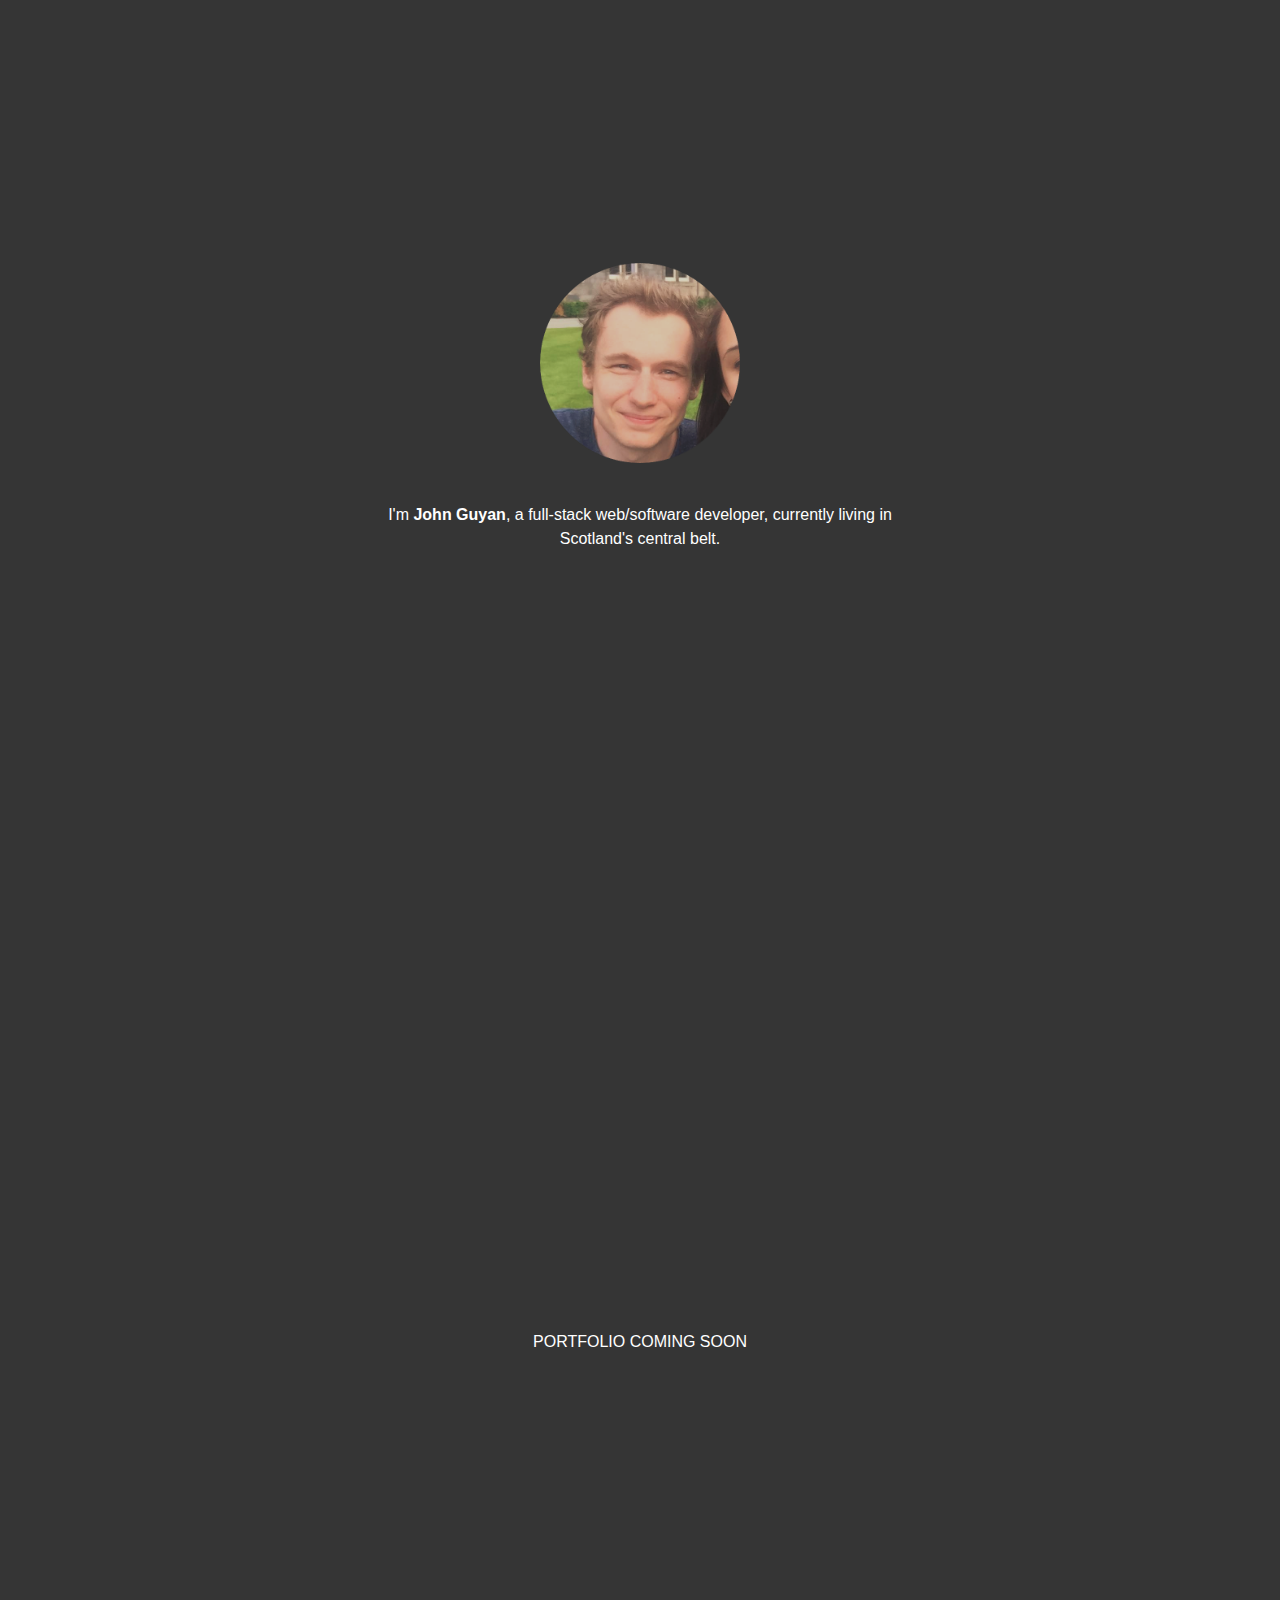
==== index.html @ e6bb1516 "first major update" ====
<!DOCTYPE html>
<html>
<head>
	<title>John Guyan</title>
	<link rel="stylesheet" href="https://maxcdn.bootstrapcdn.com/bootstrap/4.0.0/css/bootstrap.min.css" integrity="sha384-Gn5384xqQ1aoWXA+058RXPxPg6fy4IWvTNh0E263XmFcJlSAwiGgFAW/dAiS6JXm" crossorigin="anonymous">
	<link rel="stylesheet" href="https://use.fontawesome.com/releases/v5.5.0/css/all.css" integrity="sha384-B4dIYHKNBt8Bc12p+WXckhzcICo0wtJAoU8YZTY5qE0Id1GSseTk6S+L3BlXeVIU" crossorigin="anonymous">
	<link rel="stylesheet" type="text/css" href="assets/css/style.css">
</head>
<body>
	<div class="container d-flex h-100" id="intro-space">
		<div class="row align-items-center justify-content-center h-100">
			<div class="col-6 align-items-center" id="main">
				<img src="assets/img/facepic.png" alt="John Guyan's sexy face" id="myface">
				<p>I'm <strong>John Guyan</strong>, a full-stack web/software developer, currently living in Scotland's central belt.</p>
				<p>
					<a href="https://github.com/johnguyan"><i class="fab fa-github icon"></i></a>
					<a href="https://www.instagram.com/optionalgun/"><i class="fab fa-instagram icon"></i></a>
					<a href="mailto:j.guyan93@googlemail.com"><i class="far fa-envelope icon"></i></a>
					<a href="https://www.linkedin.com/in/john-guyan-73493113b/"><i class="fab fa-linkedin icon"></i></a>
				</p>
			</div>
		</div>
		<div class="row align-items-center justify-content-center">
			<div class="col-6 align-items-end">
				<a href="#portfolio-space"><p id="next"><i class="far fa-arrow-alt-circle-down"></i></i></p></a>
			</div>
		</div>
	</div>
	<div class="container d-flex h-100" id="portfolio-space">
		<div class="row justify-content-center align-items-center mx-auto h-100">
			<div class="col-12" id="main">
				<p>
					PORTFOLIO COMING SOON
				</p>
			</div>
		</div>
	</div>
	<script src="https://code.jquery.com/jquery-3.2.1.slim.min.js" integrity="sha384-KJ3o2DKtIkvYIK3UENzmM7KCkRr/rE9/Qpg6aAZGJwFDMVNA/GpGFF93hXpG5KkN" crossorigin="anonymous"></script>
	<script src="https://cdnjs.cloudflare.com/ajax/libs/popper.js/1.12.9/umd/popper.min.js" integrity="sha384-ApNbgh9B+Y1QKtv3Rn7W3mgPxhU9K/ScQsAP7hUibX39j7fakFPskvXusvfa0b4Q" crossorigin="anonymous"></script>
	<script src="https://maxcdn.bootstrapcdn.com/bootstrap/4.0.0/js/bootstrap.min.js" integrity="sha384-JZR6Spejh4U02d8jOt6vLEHfe/JQGiRRSQQxSfFWpi1MquVdAyjUar5+76PVCmYl" crossorigin="anonymous"></script>
</body>
</html>
---- assets/css/style.css ----
body, html {
	height:100%;
}

body {
	background-color:#353535;
	color:white;
	text-align:center;
}

#intro-space {
	flex-direction:column;
}

#myface {
	height:200px;
	width:200px;
	margin-bottom: 40px;
	opacity: 0.8;
}

.icon {
	padding: 0 20px;
	font-size: 25px;
}

a {
	color:white;
}

a:hover {
	color:gray;
}

@keyframes flash {
	0% {opacity: 0;}
	10% {opacity: 0.2;}
	20% {opacity: 0.4;}
	30% {opacity: 0.6;}
	40% {opacity: 0.8;}
	50% {opacity: 1;}
	60% {opacity: 0.8;}
	70% {opacity: 0.6;}
	80% {opacity: 0.4;}
	90% {opacity: 0.2;}
	100% {opacity: 0;}
}

#next {
	font-size:50px;
	animation-name: flash;
	animation-duration: 2s;
	animation-iteration-count: infinite;
}
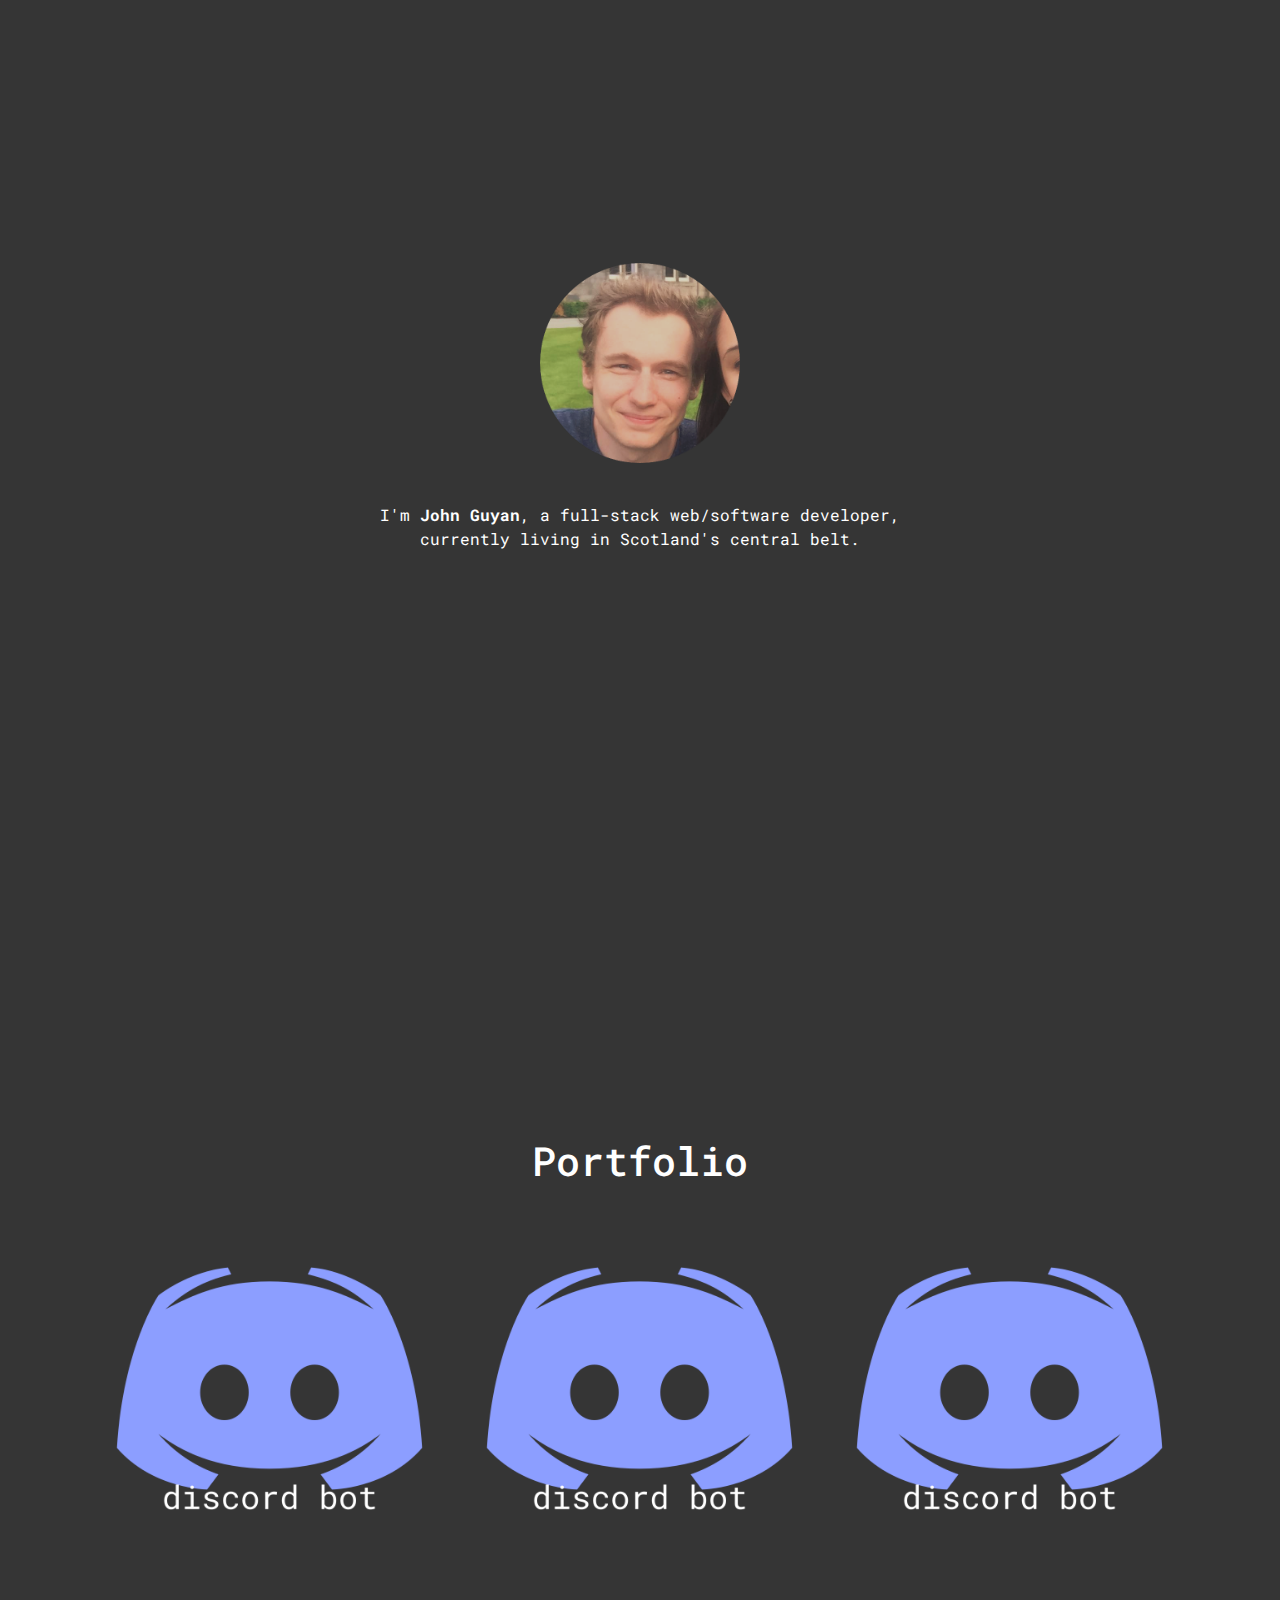
==== commit c3c7973e: "updated portfolio section" ====
--- a/index.html
+++ b/index.html
@@ -5,8 +5,10 @@
 	<link rel="stylesheet" href="https://maxcdn.bootstrapcdn.com/bootstrap/4.0.0/css/bootstrap.min.css" integrity="sha384-Gn5384xqQ1aoWXA+058RXPxPg6fy4IWvTNh0E263XmFcJlSAwiGgFAW/dAiS6JXm" crossorigin="anonymous">
 	<link rel="stylesheet" href="https://use.fontawesome.com/releases/v5.5.0/css/all.css" integrity="sha384-B4dIYHKNBt8Bc12p+WXckhzcICo0wtJAoU8YZTY5qE0Id1GSseTk6S+L3BlXeVIU" crossorigin="anonymous">
 	<link rel="stylesheet" type="text/css" href="assets/css/style.css">
+	<link href="https://fonts.googleapis.com/css?family=Roboto+Mono" rel="stylesheet">
 </head>
 <body>
+
 	<div class="container d-flex h-100" id="intro-space">
 		<div class="row align-items-center justify-content-center h-100">
 			<div class="col-6 align-items-center" id="main">
@@ -22,21 +24,25 @@
 		</div>
 		<div class="row align-items-center justify-content-center">
 			<div class="col-6 align-items-end">
-				<a href="#portfolio-space"><p id="next"><i class="far fa-arrow-alt-circle-down"></i></i></p></a>
+				<a href="#portfolio-space"><p id="next"><i class="far fa-arrow-alt-circle-down"></i></p></a>
 			</div>
 		</div>
 	</div>
+
 	<div class="container d-flex h-100" id="portfolio-space">
-		<div class="row justify-content-center align-items-center mx-auto h-100">
-			<div class="col-12" id="main">
-				<p>
-					PORTFOLIO COMING SOON
-				</p>
+		<div class="row justify-content-center align-items-center h-100">
+			<div class="col-12" id="port-main">
+				<h1>Portfolio</h1>
+				<a href="https://github.com/johnguyan/postBot"><img src="assets/img/discordsquare.png"></a>
+				<a href="https://github.com/johnguyan/postBot"><img src="assets/img/discordsquare.png"></a>
+				<a href="https://github.com/johnguyan/postBot"><img src="assets/img/discordsquare.png"></a>
 			</div>
 		</div>
 	</div>
-	<script src="https://code.jquery.com/jquery-3.2.1.slim.min.js" integrity="sha384-KJ3o2DKtIkvYIK3UENzmM7KCkRr/rE9/Qpg6aAZGJwFDMVNA/GpGFF93hXpG5KkN" crossorigin="anonymous"></script>
+
+	<script src="https://ajax.googleapis.com/ajax/libs/jquery/3.3.1/jquery.min.js"></script>
 	<script src="https://cdnjs.cloudflare.com/ajax/libs/popper.js/1.12.9/umd/popper.min.js" integrity="sha384-ApNbgh9B+Y1QKtv3Rn7W3mgPxhU9K/ScQsAP7hUibX39j7fakFPskvXusvfa0b4Q" crossorigin="anonymous"></script>
 	<script src="https://maxcdn.bootstrapcdn.com/bootstrap/4.0.0/js/bootstrap.min.js" integrity="sha384-JZR6Spejh4U02d8jOt6vLEHfe/JQGiRRSQQxSfFWpi1MquVdAyjUar5+76PVCmYl" crossorigin="anonymous"></script>
+	<script src="assets/js/app.js"></script>
 </body>
 </html>--- a/assets/css/style.css
+++ b/assets/css/style.css
@@ -8,7 +8,11 @@
 	text-align:center;
 }
 
-#intro-space {
+html {
+  scroll-behavior: smooth;
+}
+
+#intro-space, #portfolio-space {
 	flex-direction:column;
 }
 
@@ -20,7 +24,7 @@
 }
 
 .icon {
-	padding: 0 20px;
+	padding: 0 1%;
 	font-size: 25px;
 }
 
@@ -47,10 +51,22 @@
 }
 
 #next {
-	font-size:50px;
+	font-size:30px;
 	animation-name: flash;
 	animation-duration: 2s;
 	animation-iteration-count: infinite;
 }
 
+* {
+    font-family: 'Roboto Mono', monospace;
+}
 
+#port-header {
+	padding-top: 20px;
+}
+
+#port-main > a > img {
+	width:30%;
+	margin:1.66%;
+	float:left;
+}
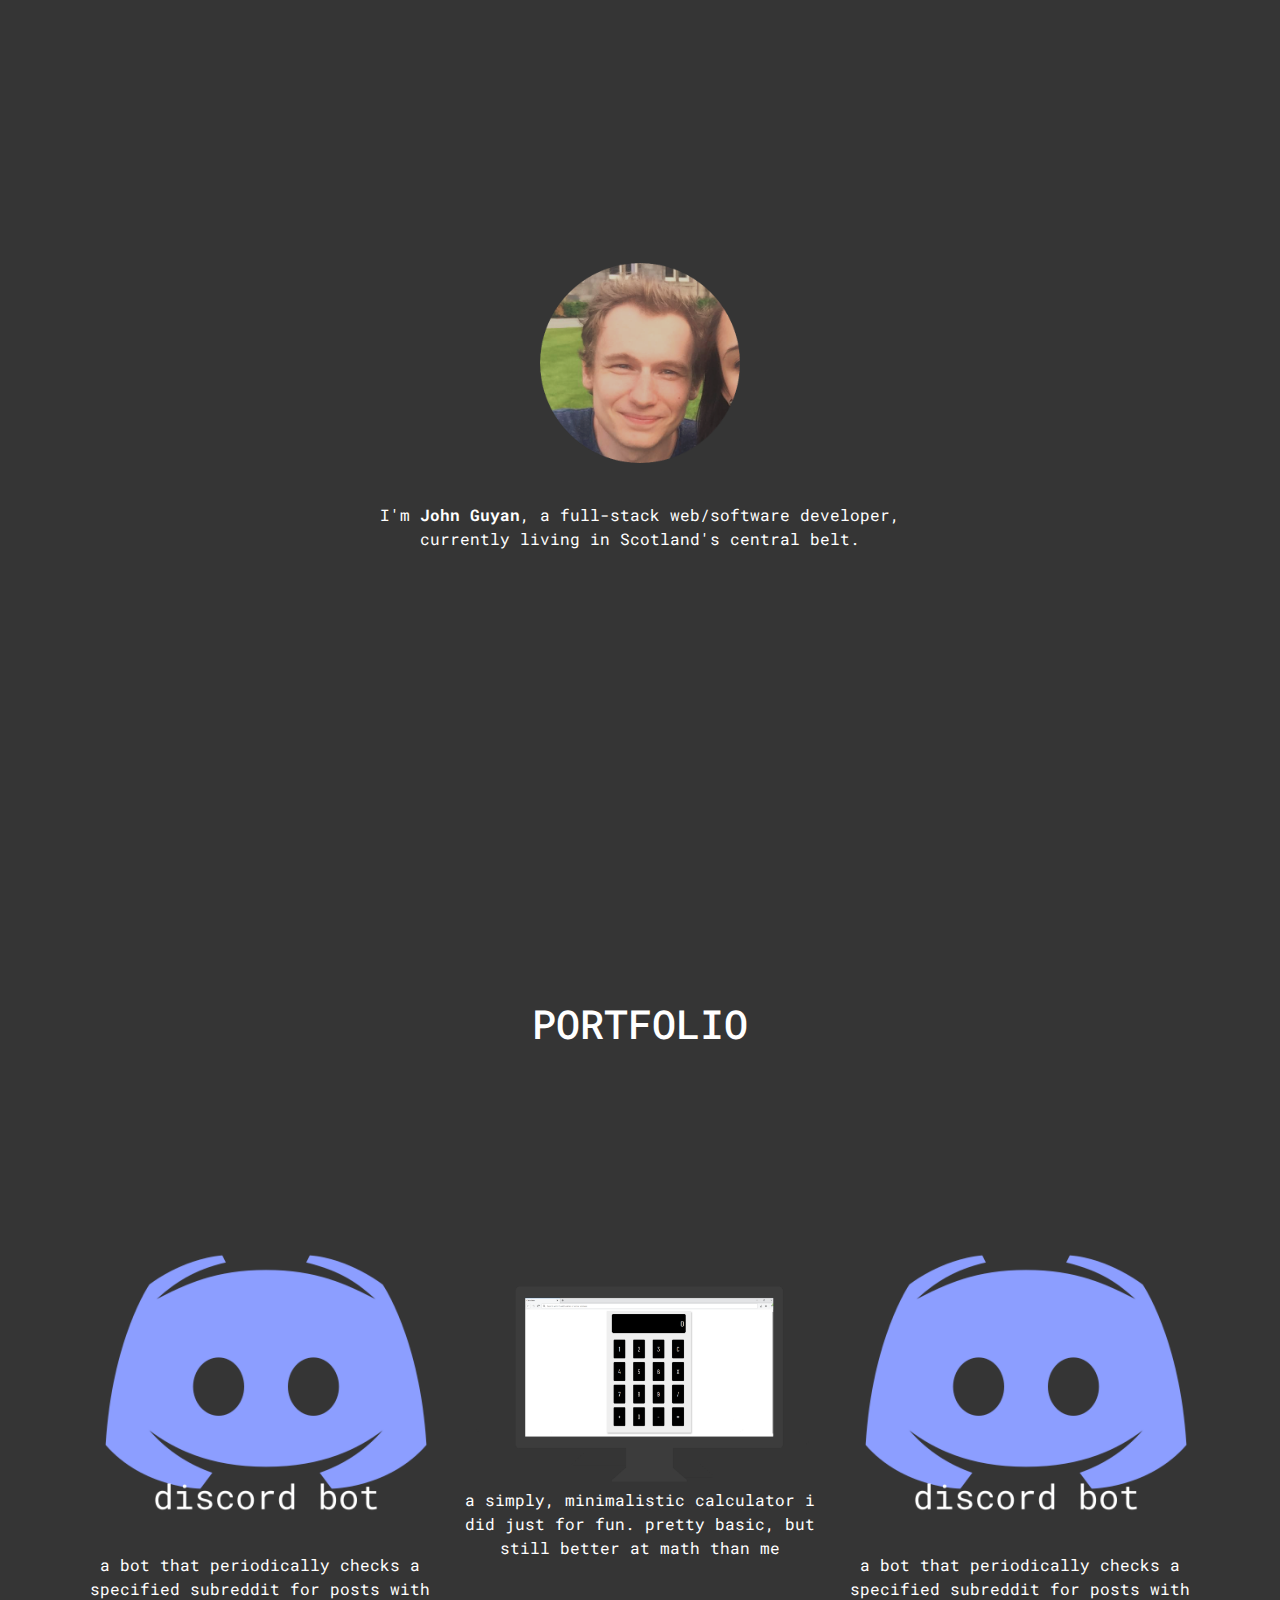
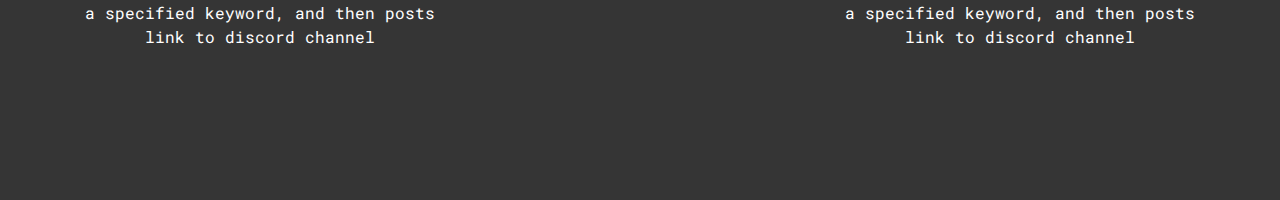
==== commit f2cc1542: "updated portfolio section" ====
--- a/index.html
+++ b/index.html
@@ -30,12 +30,23 @@
 	</div>
 
 	<div class="container d-flex h-100" id="portfolio-space">
+		<div class="row justify-content-start align-items-center">
+			<div class="col">
+				<h1 id="port-header">PORTFOLIO</h1>
+			</div>
+		</div>
 		<div class="row justify-content-center align-items-center h-100">
-			<div class="col-12" id="port-main">
-				<h1>Portfolio</h1>
+			<div class="col port-main">
 				<a href="https://github.com/johnguyan/postBot"><img src="assets/img/discordsquare.png"></a>
+				<p>a bot that periodically checks a specified subreddit for posts with a specified keyword, and then posts link to discord channel</p>
+			</div>
+			<div class="col port-main">
+				<a href="https://github.com/johnguyan/postBot"><img src="assets/img/min-calc.png"></a>
+				<p>a simply, minimalistic calculator i did just for fun. pretty basic, but still better at math than me</p>
+			</div>
+			<div class="col port-main">
 				<a href="https://github.com/johnguyan/postBot"><img src="assets/img/discordsquare.png"></a>
-				<a href="https://github.com/johnguyan/postBot"><img src="assets/img/discordsquare.png"></a>
+				<p>a bot that periodically checks a specified subreddit for posts with a specified keyword, and then posts link to discord channel</p>
 			</div>
 		</div>
 	</div>
--- a/assets/css/style.css
+++ b/assets/css/style.css
@@ -13,7 +13,7 @@
 }
 
 #intro-space, #portfolio-space {
-	flex-direction:column;
+	flex-direction: column;
 }
 
 #myface {
@@ -61,12 +61,13 @@
     font-family: 'Roboto Mono', monospace;
 }
 
-#port-header {
-	padding-top: 20px;
+.port-main > a > img {
+	width:100%;
+	margin:1.66%;
+	float:left;
+	padding:0;
 }
 
-#port-main > a > img {
-	width:30%;
-	margin:1.66%;
-	float:left;
-}
+#port-header {
+	padding-top:100px;
+}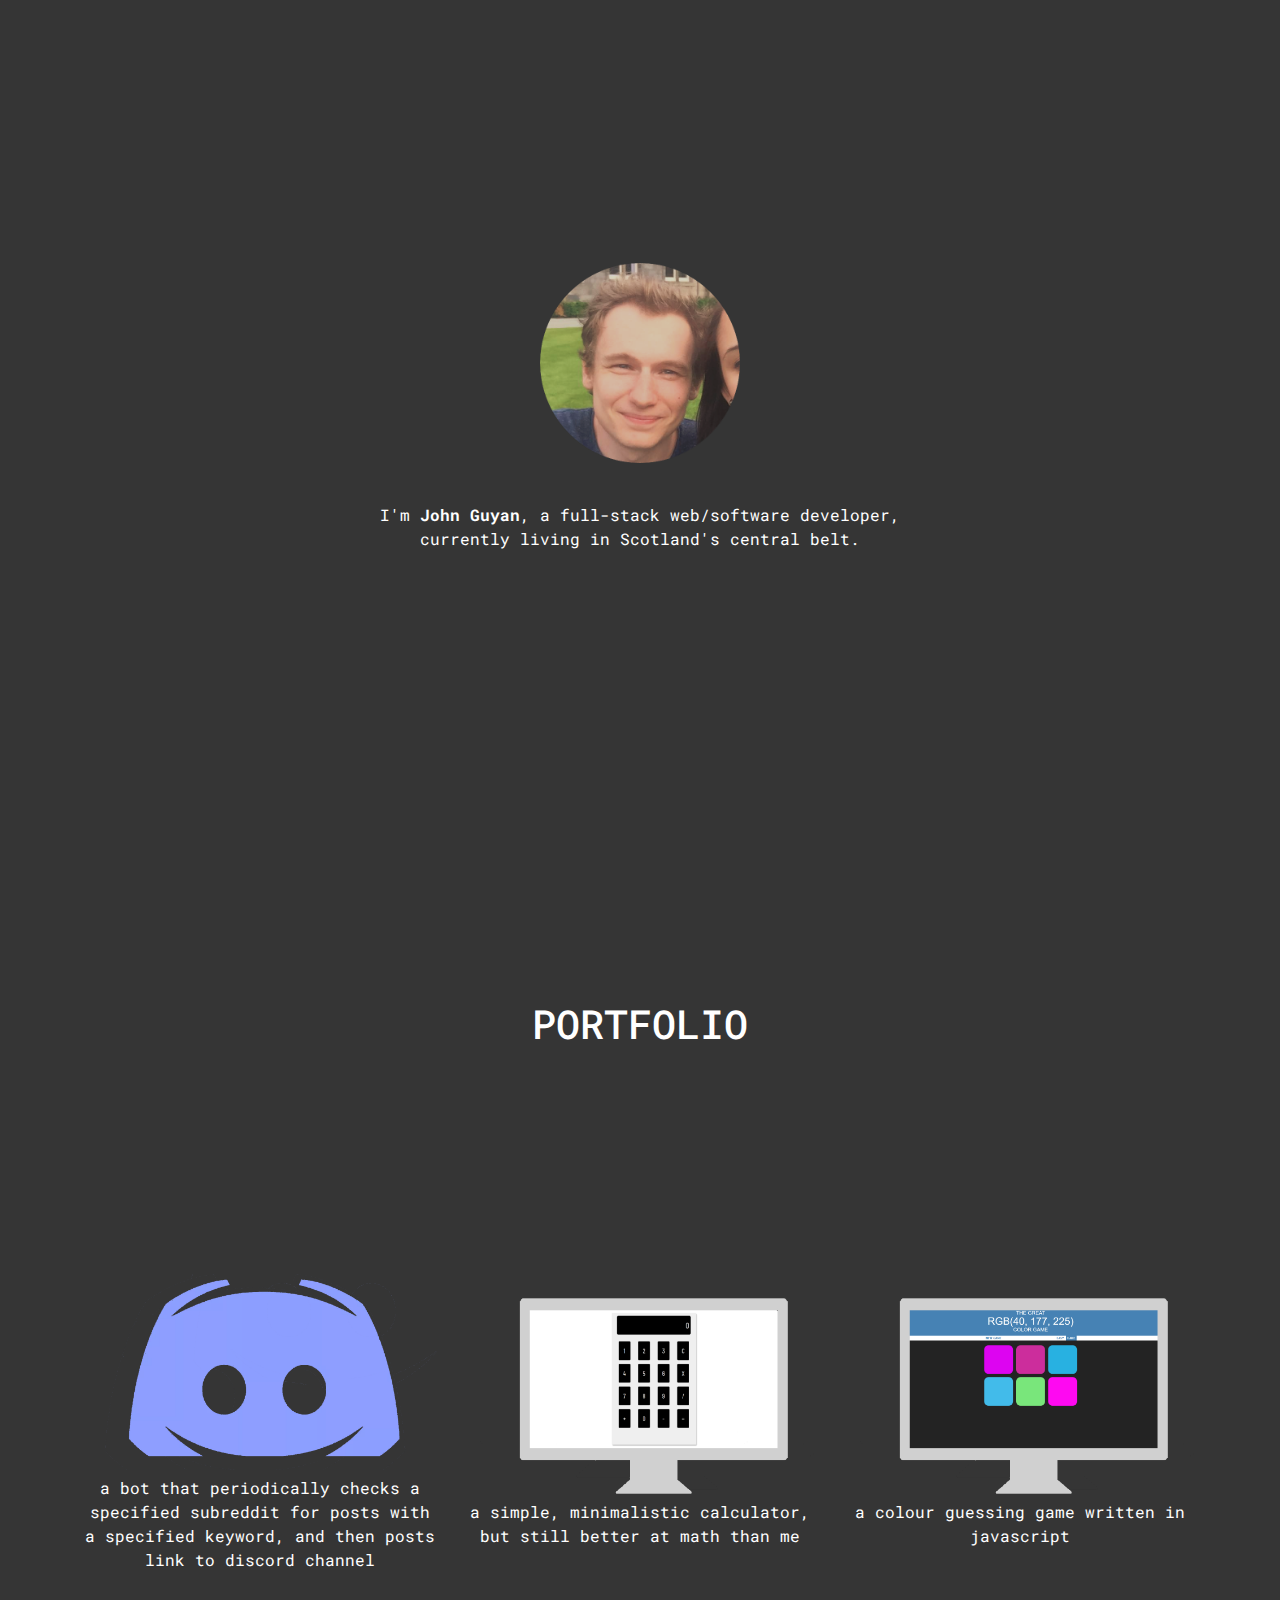
==== commit f0f6e5eb: "added rgb game to portfolio" ====
--- a/index.html
+++ b/index.html
@@ -42,11 +42,11 @@
 			</div>
 			<div class="col port-main">
 				<a href="https://github.com/johnguyan/postBot"><img src="assets/img/min-calc.png"></a>
-				<p>a simply, minimalistic calculator i did just for fun. pretty basic, but still better at math than me</p>
+				<p>a simple, minimalistic calculator, but still better at math than me</p>
 			</div>
 			<div class="col port-main">
-				<a href="https://github.com/johnguyan/postBot"><img src="assets/img/discordsquare.png"></a>
-				<p>a bot that periodically checks a specified subreddit for posts with a specified keyword, and then posts link to discord channel</p>
+				<a href="https://github.com/johnguyan/postBot"><img src="assets/img/colorgame.png"></a>
+				<p>a colour guessing game written in javascript</p>
 			</div>
 		</div>
 	</div>
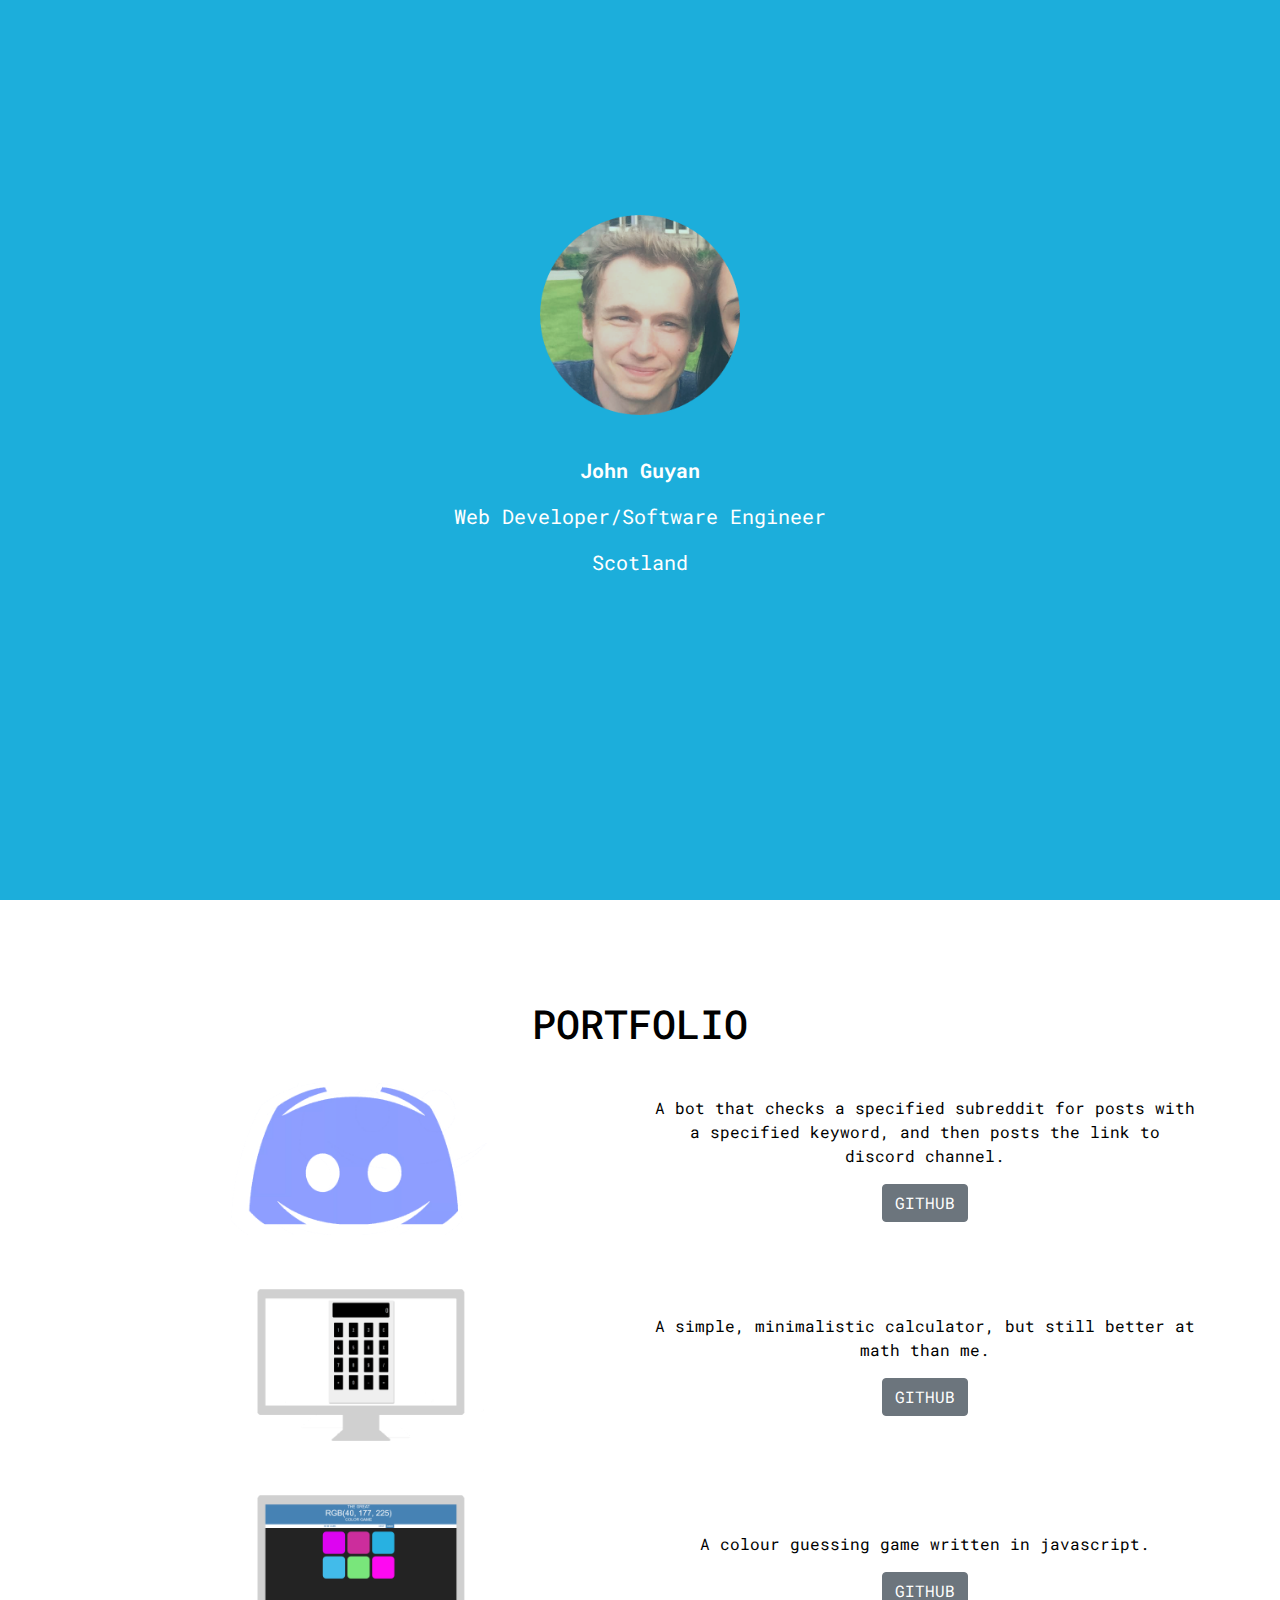
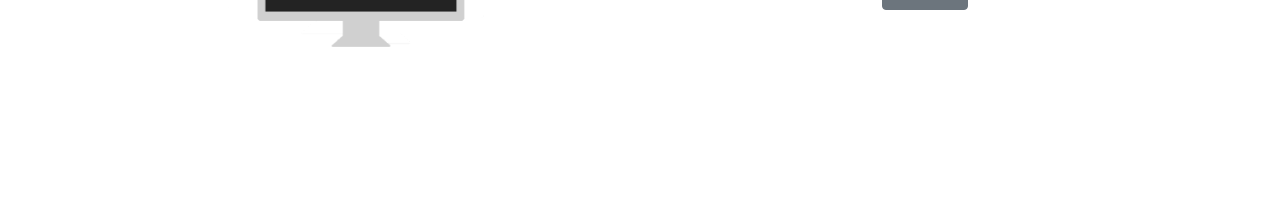
==== commit f4ef5248: "overhaul to page" ====
--- a/index.html
+++ b/index.html
@@ -9,14 +9,15 @@
 </head>
 <body>
 
-	<div class="container d-flex h-100" id="intro-space">
+	<div class="container-fluid d-flex h-100" id="intro-space">
 		<div class="row align-items-center justify-content-center h-100">
 			<div class="col-6 align-items-center" id="main">
 				<img src="assets/img/facepic.png" alt="John Guyan's sexy face" id="myface">
-				<p>I'm <strong>John Guyan</strong>, a full-stack web/software developer, currently living in Scotland's central belt.</p>
+				<p class="intro-text"><strong>John Guyan</strong></p>
+				<p class="intro-text">Web Developer/Software Engineer</p>
+				<p class="intro-text">Scotland</p>
 				<p>
 					<a href="https://github.com/johnguyan"><i class="fab fa-github icon"></i></a>
-					<a href="https://www.instagram.com/optionalgun/"><i class="fab fa-instagram icon"></i></a>
 					<a href="mailto:j.guyan93@googlemail.com"><i class="far fa-envelope icon"></i></a>
 					<a href="https://www.linkedin.com/in/john-guyan-73493113b/"><i class="fab fa-linkedin icon"></i></a>
 				</p>
@@ -29,7 +30,7 @@
 		</div>
 	</div>
 
-	<div class="container d-flex h-100" id="portfolio-space">
+	<!-- <div class="container d-flex h-100" id="portfolio-space">
 		<div class="row justify-content-start align-items-center">
 			<div class="col">
 				<h1 id="port-header">PORTFOLIO</h1>
@@ -49,6 +50,41 @@
 				<p>a colour guessing game written in javascript</p>
 			</div>
 		</div>
+	</div> -->
+
+	<div class="container d-flex h-100" id="portfolio-space">
+		<div class="row justify-content-start align-items-center">
+			<div class="col">
+				<h1 id="port-header">PORTFOLIO</h1>
+			</div>
+		</div>
+		<div class="row justify-content-center align-items-center">
+			<div class="col port-main">
+				<img src="assets/img/discordsquare.png">
+			</div>
+			<div class="col">
+				<p>A bot that checks a specified subreddit for posts with a specified keyword, and then posts the link to discord channel.</p>
+				<a class="btn btn-secondary" href="https://github.com/johnguyan/postBot">GITHUB</a>
+			</div>
+		</div>
+		<div class="row justify-content-center align-items-center">
+			<div class="col port-main">
+				<img src="assets/img/min-calc.png">
+			</div>
+			<div class="col">
+				<p>A simple, minimalistic calculator, but still better at math than me.</p>
+				<a class="btn btn-secondary" href="https://github.com/johnguyan/simple-calc">GITHUB</a>
+			</div>
+		</div>
+		<div class="row justify-content-center align-items-center">
+			<div class="col port-main">
+				<img src="assets/img/colorgame.png">
+			</div>
+			<div class="col">
+				<p>A colour guessing game written in javascript.</p>
+				<a class="btn btn-secondary" href="https://github.com/johnguyan/colour-guess">GITHUB</a>
+			</div>
+		</div>
 	</div>
 
 	<script src="https://ajax.googleapis.com/ajax/libs/jquery/3.3.1/jquery.min.js"></script>
--- a/assets/css/style.css
+++ b/assets/css/style.css
@@ -3,8 +3,8 @@
 }
 
 body {
-	background-color:#353535;
-	color:white;
+/*	background-color:#353535;
+*/	color:white;
 	text-align:center;
 }
 
@@ -16,6 +16,14 @@
 	flex-direction: column;
 }
 
+#portfolio-space {
+	color: black;
+}
+
+#intro-space {
+	background-color:#1caedb;
+}
+
 #myface {
 	height:200px;
 	width:200px;
@@ -25,7 +33,7 @@
 
 .icon {
 	padding: 0 1%;
-	font-size: 25px;
+	font-size: 40px;
 }
 
 a {
@@ -61,13 +69,22 @@
     font-family: 'Roboto Mono', monospace;
 }
 
-.port-main > a > img {
+/*.port-main > a > img {
 	width:100%;
 	margin:1.66%;
 	float:left;
 	padding:0;
+}*/
+
+.port-main > img {
+	width:50%;
+	margin: 5%;
 }
 
 #port-header {
 	padding-top:100px;
+}
+
+.intro-text {
+	font-size:20px;
 }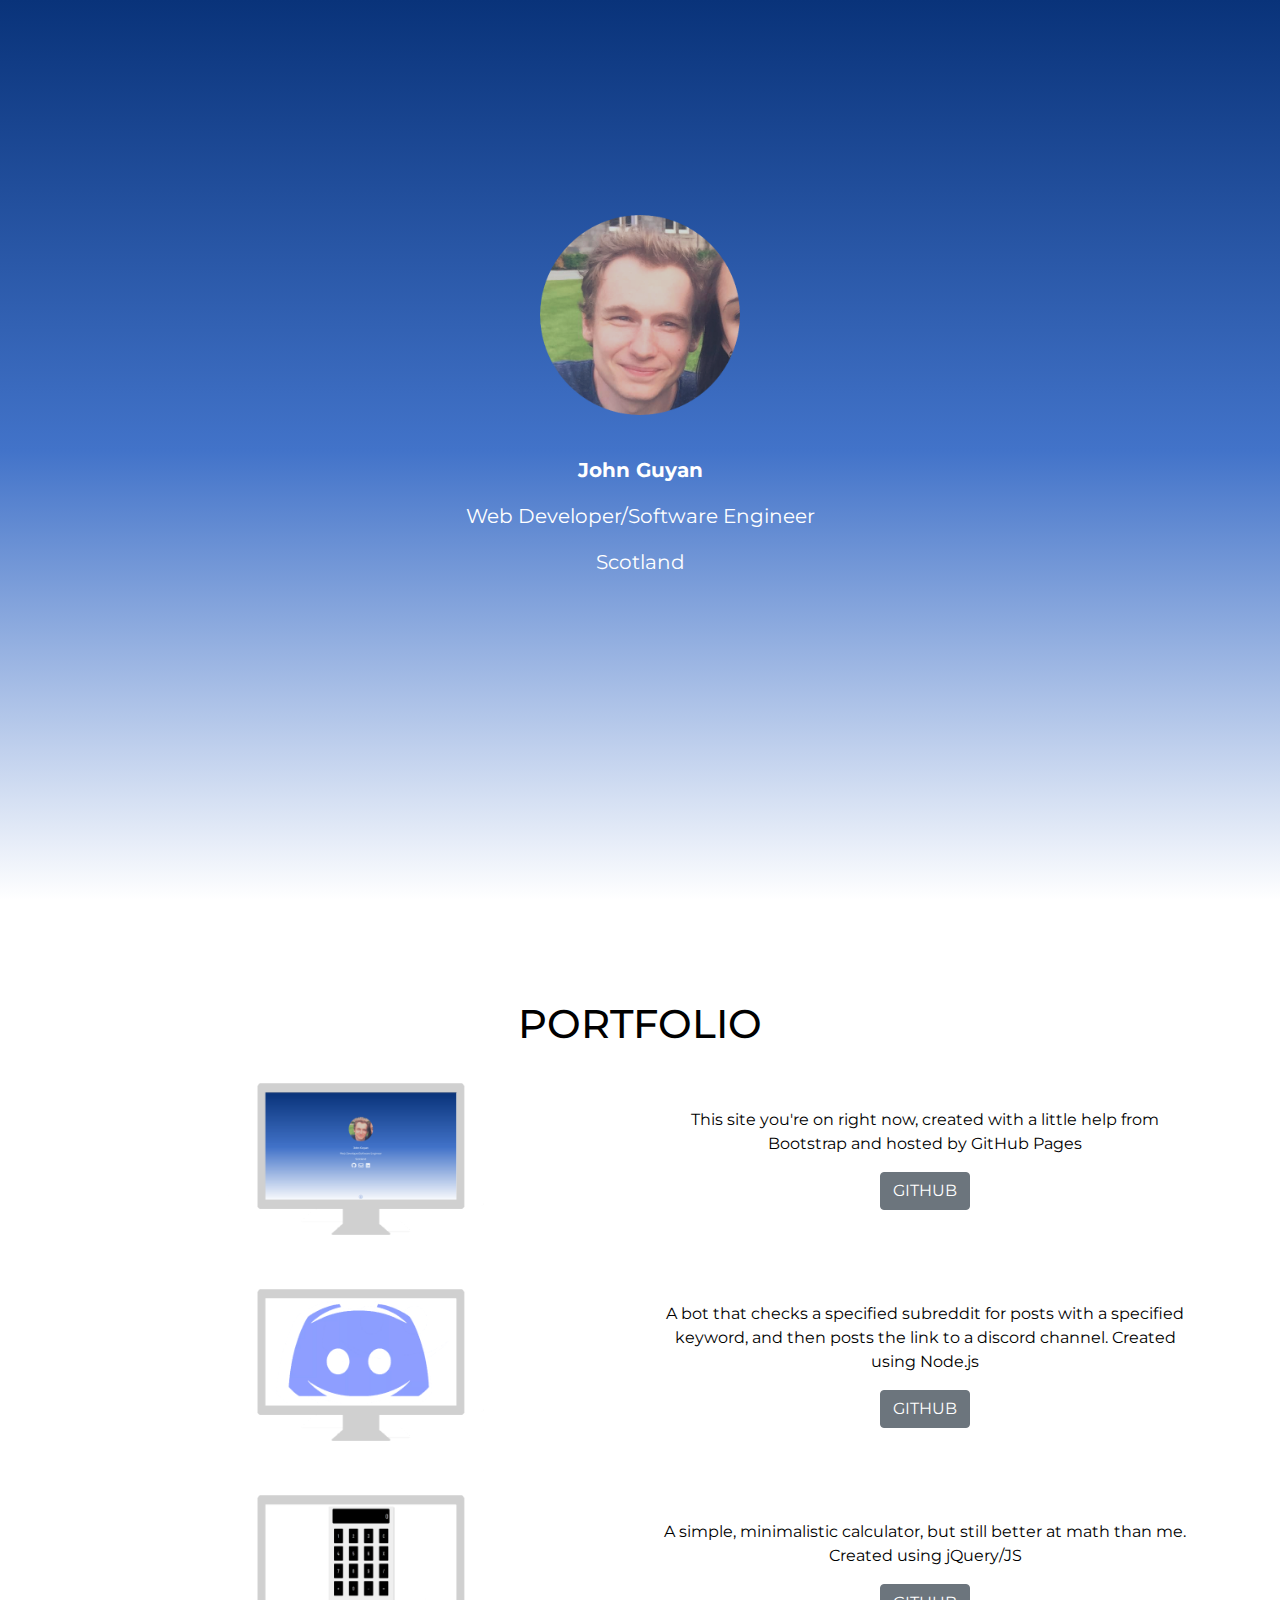
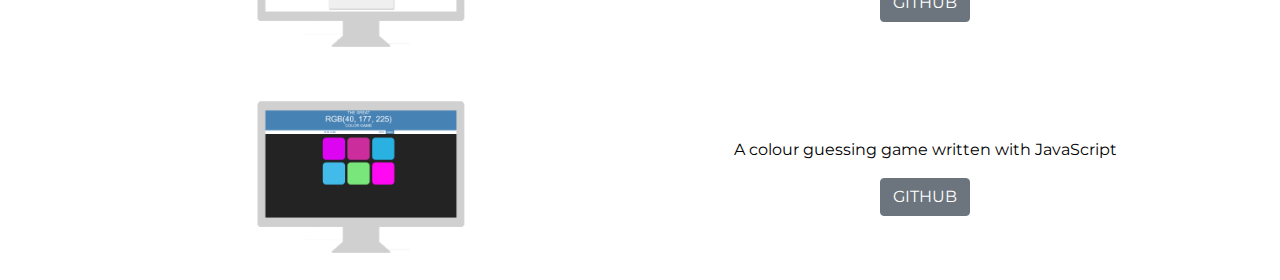
==== commit 9f3c7771: "added site to portfolio" ====
--- a/index.html
+++ b/index.html
@@ -5,7 +5,7 @@
 	<link rel="stylesheet" href="https://maxcdn.bootstrapcdn.com/bootstrap/4.0.0/css/bootstrap.min.css" integrity="sha384-Gn5384xqQ1aoWXA+058RXPxPg6fy4IWvTNh0E263XmFcJlSAwiGgFAW/dAiS6JXm" crossorigin="anonymous">
 	<link rel="stylesheet" href="https://use.fontawesome.com/releases/v5.5.0/css/all.css" integrity="sha384-B4dIYHKNBt8Bc12p+WXckhzcICo0wtJAoU8YZTY5qE0Id1GSseTk6S+L3BlXeVIU" crossorigin="anonymous">
 	<link rel="stylesheet" type="text/css" href="assets/css/style.css">
-	<link href="https://fonts.googleapis.com/css?family=Roboto+Mono" rel="stylesheet">
+	<link href="https://fonts.googleapis.com/css?family=Montserrat" rel="stylesheet">
 </head>
 <body>
 
@@ -17,9 +17,9 @@
 				<p class="intro-text">Web Developer/Software Engineer</p>
 				<p class="intro-text">Scotland</p>
 				<p>
-					<a href="https://github.com/johnguyan"><i class="fab fa-github icon"></i></a>
-					<a href="mailto:j.guyan93@googlemail.com"><i class="far fa-envelope icon"></i></a>
-					<a href="https://www.linkedin.com/in/john-guyan-73493113b/"><i class="fab fa-linkedin icon"></i></a>
+					<a href="https://github.com/johnguyan" target="_blank"><i class="fab fa-github icon"></i></a>
+					<a href="mailto:j.guyan93@googlemail.com" target="_blank"><i class="far fa-envelope icon"></i></a>
+					<a href="https://www.linkedin.com/in/john-guyan-73493113b/" target="_blank"><i class="fab fa-linkedin icon"></i></a>
 				</p>
 			</div>
 		</div>
@@ -30,61 +30,53 @@
 		</div>
 	</div>
 
-	<!-- <div class="container d-flex h-100" id="portfolio-space">
-		<div class="row justify-content-start align-items-center">
-			<div class="col">
-				<h1 id="port-header">PORTFOLIO</h1>
-			</div>
-		</div>
-		<div class="row justify-content-center align-items-center h-100">
-			<div class="col port-main">
-				<a href="https://github.com/johnguyan/postBot"><img src="assets/img/discordsquare.png"></a>
-				<p>a bot that periodically checks a specified subreddit for posts with a specified keyword, and then posts link to discord channel</p>
-			</div>
-			<div class="col port-main">
-				<a href="https://github.com/johnguyan/postBot"><img src="assets/img/min-calc.png"></a>
-				<p>a simple, minimalistic calculator, but still better at math than me</p>
-			</div>
-			<div class="col port-main">
-				<a href="https://github.com/johnguyan/postBot"><img src="assets/img/colorgame.png"></a>
-				<p>a colour guessing game written in javascript</p>
-			</div>
-		</div>
-	</div> -->
-
 	<div class="container d-flex h-100" id="portfolio-space">
 		<div class="row justify-content-start align-items-center">
 			<div class="col">
 				<h1 id="port-header">PORTFOLIO</h1>
 			</div>
 		</div>
+
+		<div class="row justify-content-center align-items-center">
+			<div class="col port-main">
+				<img src="assets/img/portfolio-site.png">
+			</div>
+			<div class="col">
+				<p>This site you're on right now, created with a little help from Bootstrap and hosted by GitHub Pages</p>
+				<a class="btn btn-secondary" href="https://github.com/johnguyan/johnguyan.github.io">GITHUB</a>
+			</div>
+		</div>
+
 		<div class="row justify-content-center align-items-center">
 			<div class="col port-main">
 				<img src="assets/img/discordsquare.png">
 			</div>
 			<div class="col">
-				<p>A bot that checks a specified subreddit for posts with a specified keyword, and then posts the link to discord channel.</p>
+				<p>A bot that checks a specified subreddit for posts with a specified keyword, and then posts the link to a discord channel. Created using Node.js</p>
 				<a class="btn btn-secondary" href="https://github.com/johnguyan/postBot">GITHUB</a>
 			</div>
 		</div>
+
 		<div class="row justify-content-center align-items-center">
 			<div class="col port-main">
 				<img src="assets/img/min-calc.png">
 			</div>
 			<div class="col">
-				<p>A simple, minimalistic calculator, but still better at math than me.</p>
+				<p>A simple, minimalistic calculator, but still better at math than me. Created using jQuery/JS</p>
 				<a class="btn btn-secondary" href="https://github.com/johnguyan/simple-calc">GITHUB</a>
 			</div>
 		</div>
+
 		<div class="row justify-content-center align-items-center">
 			<div class="col port-main">
 				<img src="assets/img/colorgame.png">
 			</div>
 			<div class="col">
-				<p>A colour guessing game written in javascript.</p>
+				<p>A colour guessing game written with JavaScript</p>
 				<a class="btn btn-secondary" href="https://github.com/johnguyan/colour-guess">GITHUB</a>
 			</div>
 		</div>
+
 	</div>
 
 	<script src="https://ajax.googleapis.com/ajax/libs/jquery/3.3.1/jquery.min.js"></script>
--- a/assets/css/style.css
+++ b/assets/css/style.css
@@ -3,8 +3,7 @@
 }
 
 body {
-/*	background-color:#353535;
-*/	color:white;
+	color:white;
 	text-align:center;
 }
 
@@ -21,7 +20,7 @@
 }
 
 #intro-space {
-	background-color:#1caedb;
+  background-image: linear-gradient(#09337a, #4273c9, #ffffff);
 }
 
 #myface {
@@ -63,18 +62,12 @@
 	animation-name: flash;
 	animation-duration: 2s;
 	animation-iteration-count: infinite;
+	color:#4273c9;
 }
 
 * {
-    font-family: 'Roboto Mono', monospace;
+    font-family: 'Montserrat', sans-serif;
 }
-
-/*.port-main > a > img {
-	width:100%;
-	margin:1.66%;
-	float:left;
-	padding:0;
-}*/
 
 .port-main > img {
 	width:50%;
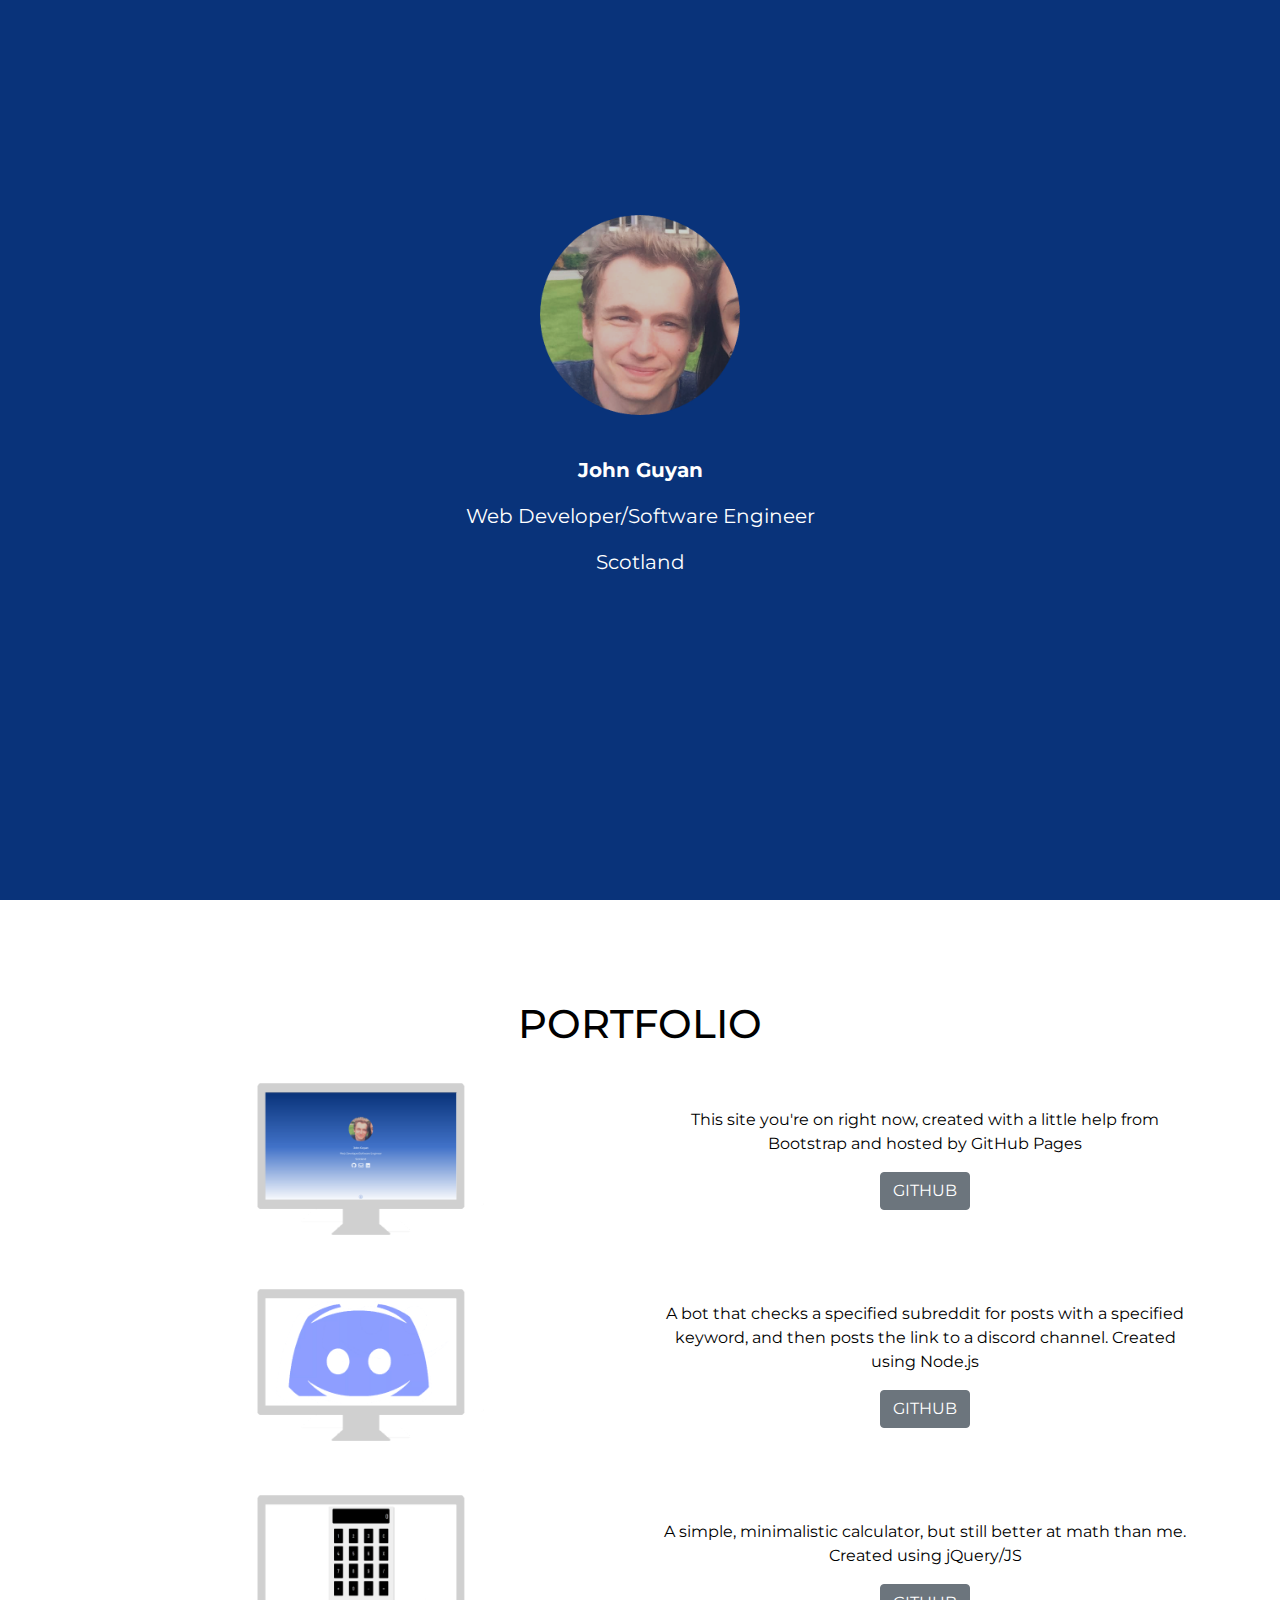
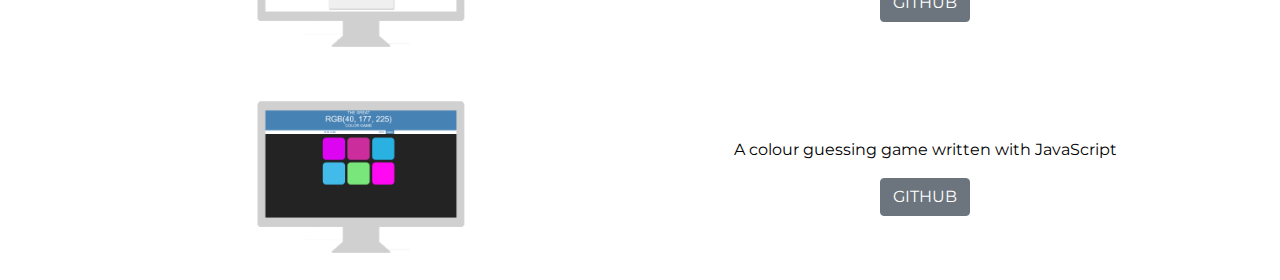
==== commit 1a839e97: "added verification meta tag" ====
--- a/index.html
+++ b/index.html
@@ -6,6 +6,7 @@
 	<link rel="stylesheet" href="https://use.fontawesome.com/releases/v5.5.0/css/all.css" integrity="sha384-B4dIYHKNBt8Bc12p+WXckhzcICo0wtJAoU8YZTY5qE0Id1GSseTk6S+L3BlXeVIU" crossorigin="anonymous">
 	<link rel="stylesheet" type="text/css" href="assets/css/style.css">
 	<link href="https://fonts.googleapis.com/css?family=Montserrat" rel="stylesheet">
+	<meta name="google-site-verification" content="JIebbOWWVU_5G6z9vclvuvNZBni73wxzaaDsfpmKIw8" />
 </head>
 <body>
 
--- a/assets/css/style.css
+++ b/assets/css/style.css
@@ -20,7 +20,7 @@
 }
 
 #intro-space {
-  background-image: linear-gradient(#09337a, #4273c9, #ffffff);
+  background-color: #09337a;
 }
 
 #myface {
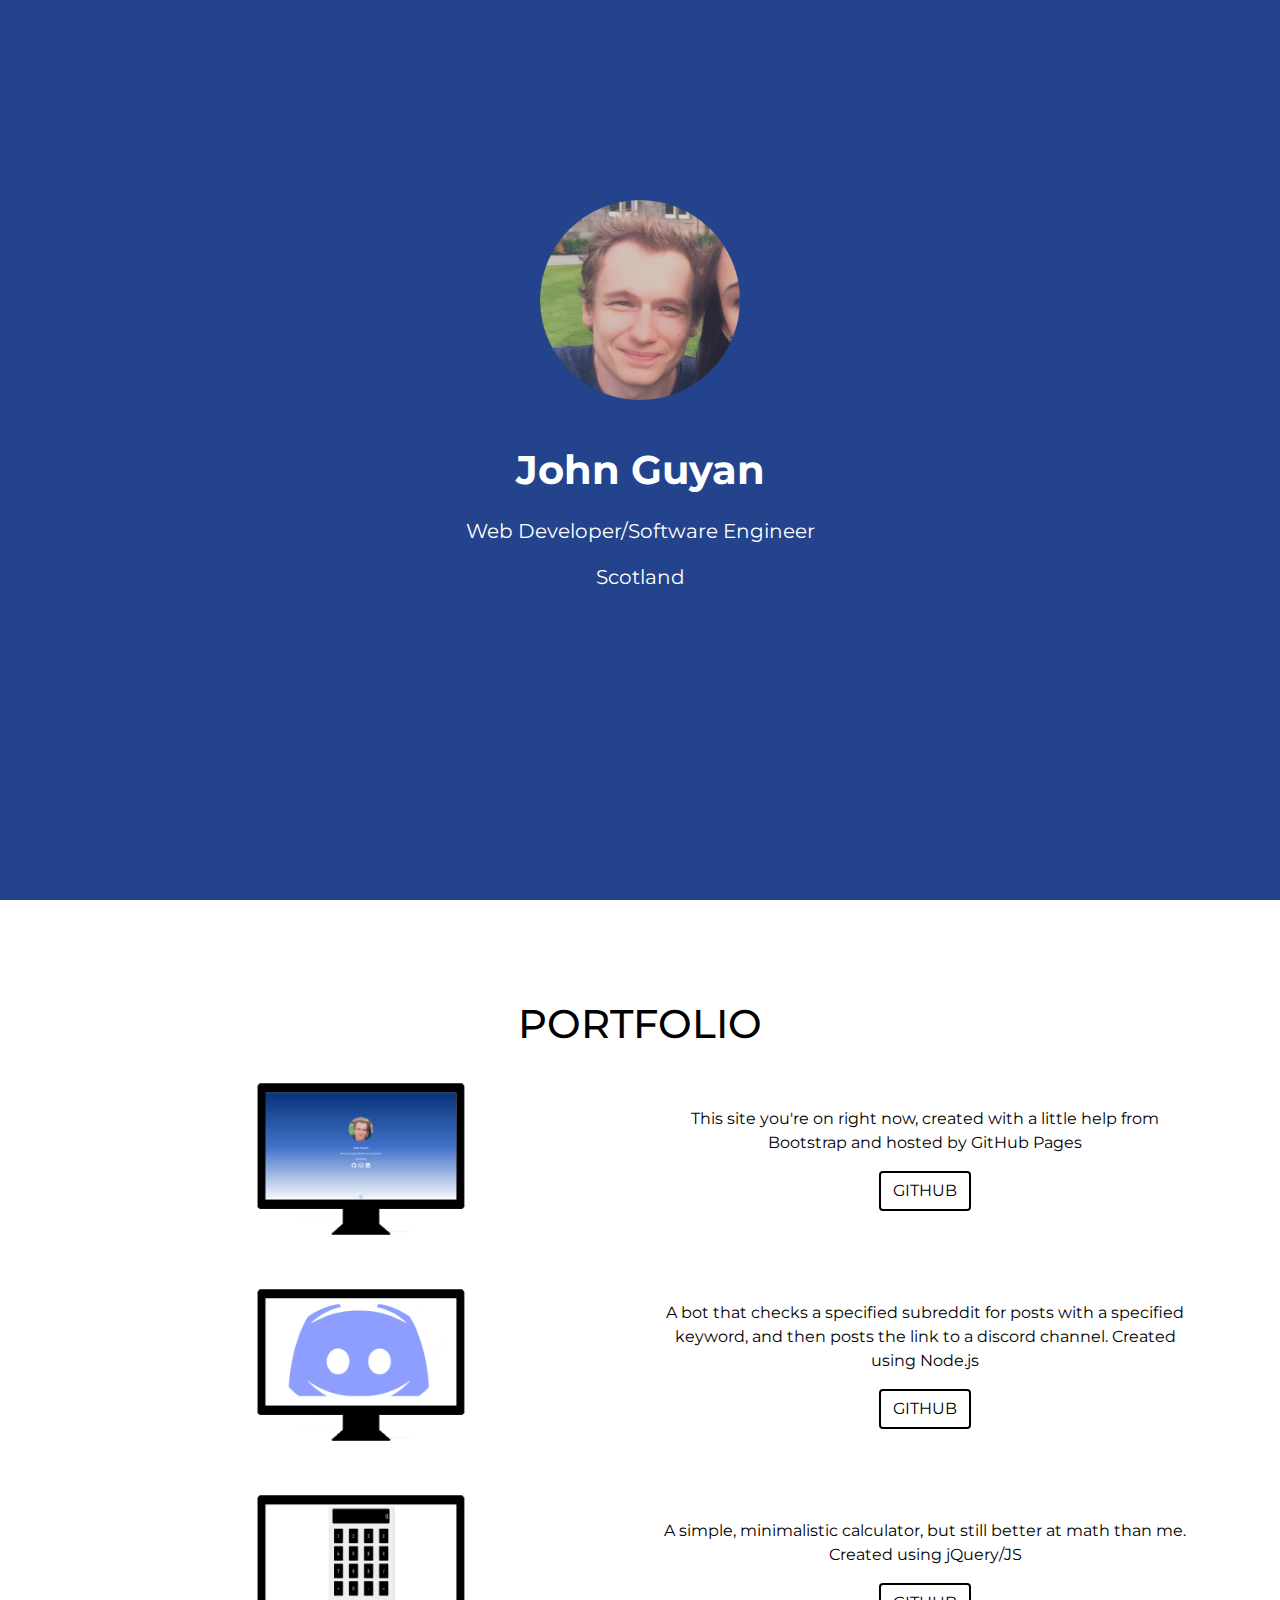
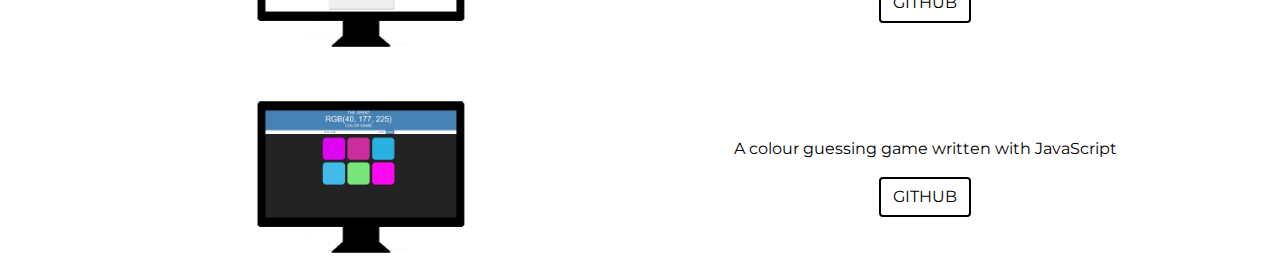
==== commit a4841a8d: "updated site images to black borders" ====
--- a/index.html
+++ b/index.html
@@ -14,7 +14,7 @@
 		<div class="row align-items-center justify-content-center h-100">
 			<div class="col-6 align-items-center" id="main">
 				<img src="assets/img/facepic.png" alt="John Guyan's sexy face" id="myface">
-				<p class="intro-text"><strong>John Guyan</strong></p>
+				<p class="intro-name"><strong>John Guyan</strong></p>
 				<p class="intro-text">Web Developer/Software Engineer</p>
 				<p class="intro-text">Scotland</p>
 				<p>
--- a/assets/css/style.css
+++ b/assets/css/style.css
@@ -20,7 +20,7 @@
 }
 
 #intro-space {
-  background-color: #09337a;
+  background-color: #23448c;
 }
 
 #myface {
@@ -62,7 +62,7 @@
 	animation-name: flash;
 	animation-duration: 2s;
 	animation-iteration-count: infinite;
-	color:#4273c9;
+	color:#ffffff;
 }
 
 * {
@@ -80,4 +80,14 @@
 
 .intro-text {
 	font-size:20px;
+}
+
+.intro-name {
+	font-size: 40px;
+}
+
+.btn-secondary {
+	background-color:white;
+	color: black;
+	border: solid 2px black;
 }